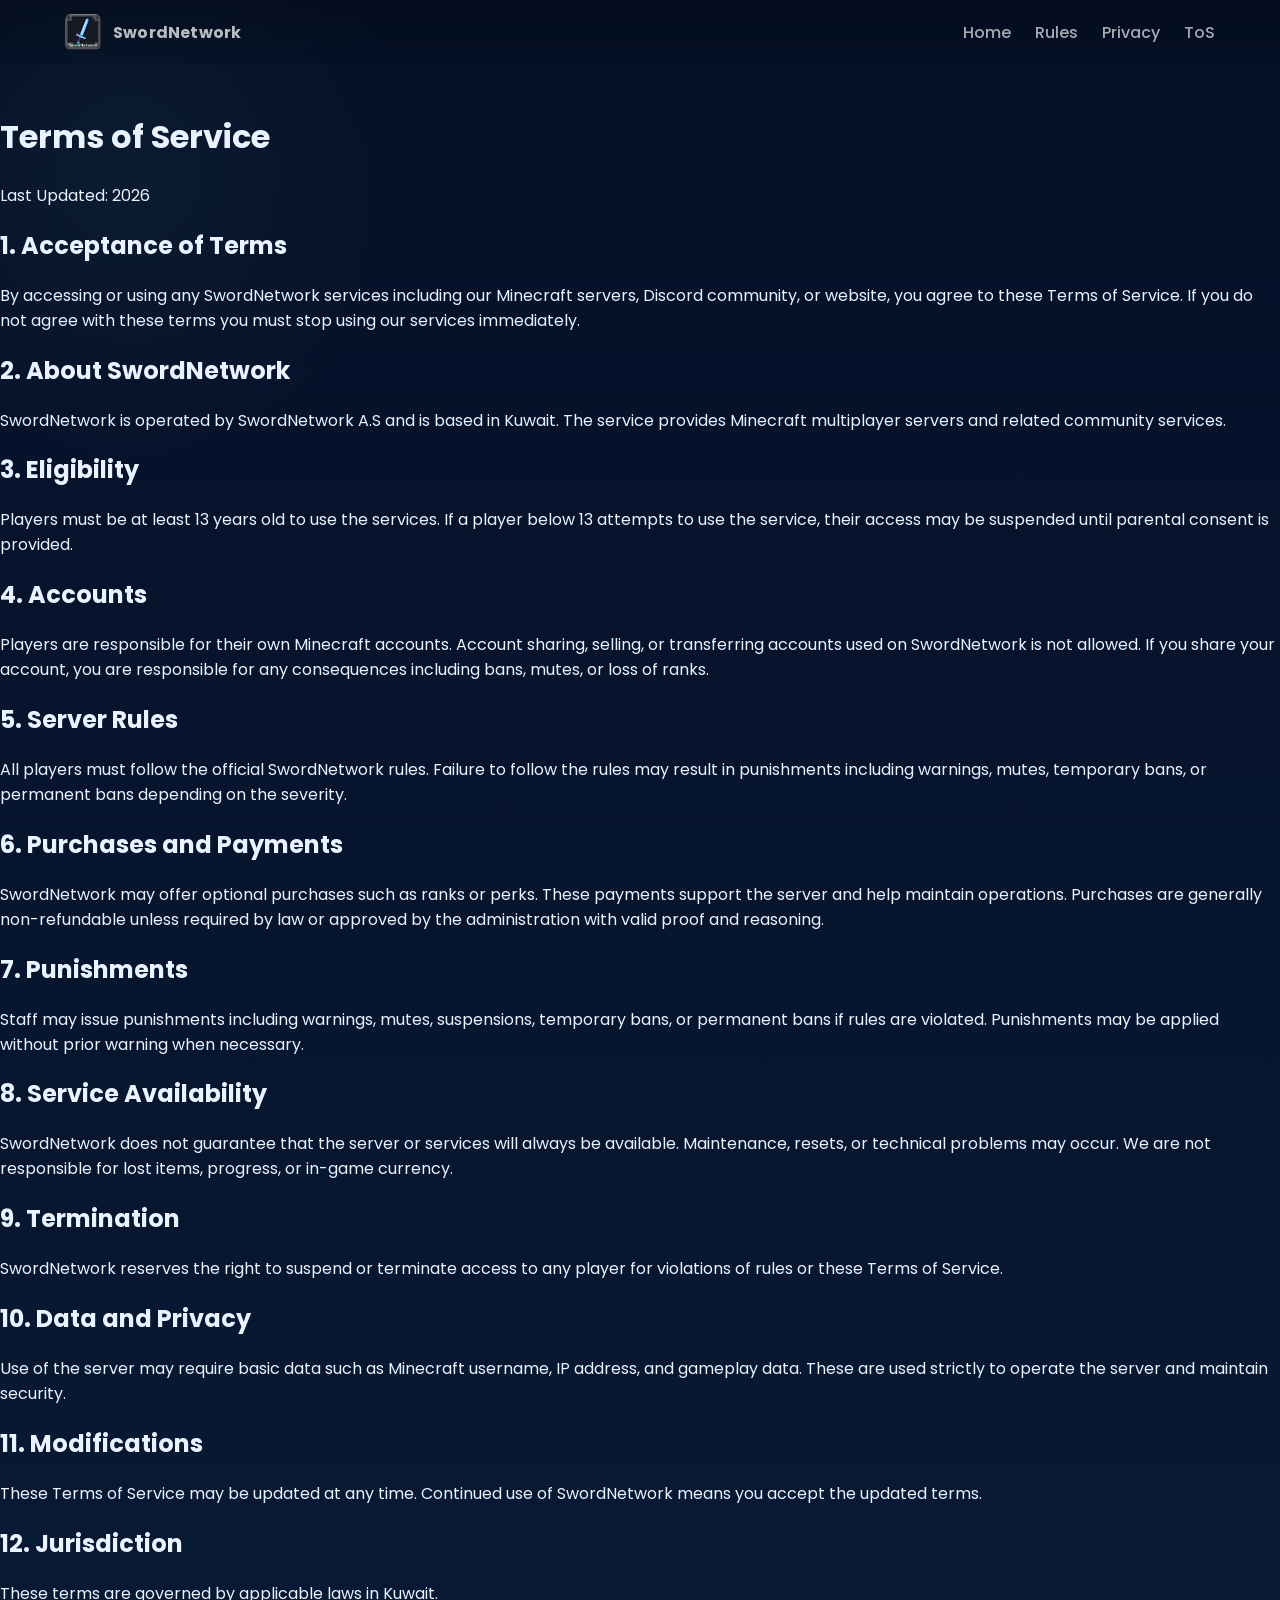
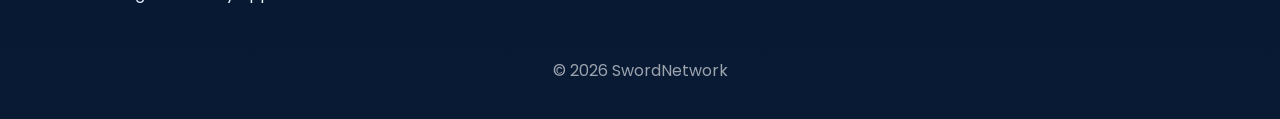
==== index.html @ 512830bb "Update index.html" ====
<!DOCTYPE html>
<html lang="en">
<head>

<meta charset="UTF-8">
<meta name="viewport" content="width=device-width, initial-scale=1.0">

<title>SwordNetwork • Terms of Service</title>

<link href="https://fonts.googleapis.com/css2?family=Poppins:wght@300;400;600;700&display=swap" rel="stylesheet">
<link rel="stylesheet" href="style.css">

</head>

<body>

<canvas id="stars"></canvas>

<header class="nav">
<div class="nav-inner">

<div class="brand">
<img src="server-icon.png" class="logo-img">
<span class="brand-name">SwordNetwork</span>
</div>

<nav class="links">
<a href="index.html">Home</a>
<a href="rules.html">Rules</a>
<a href="privacy.html">Privacy</a>
<a href="tos.html">ToS</a>
</nav>

</div>
</header>


<main class="legal">

<h1>Terms of Service</h1>

<p>Last Updated: 2026</p>

<h2>1. Acceptance of Terms</h2>
<p>
By accessing or using any SwordNetwork services including our Minecraft servers,
Discord community, or website, you agree to these Terms of Service.
If you do not agree with these terms you must stop using our services immediately.
</p>

<h2>2. About SwordNetwork</h2>
<p>
SwordNetwork is operated by SwordNetwork A.S and is based in Kuwait.
The service provides Minecraft multiplayer servers and related community services.
</p>

<h2>3. Eligibility</h2>
<p>
Players must be at least 13 years old to use the services.
If a player below 13 attempts to use the service, their access may be suspended
until parental consent is provided.
</p>

<h2>4. Accounts</h2>
<p>
Players are responsible for their own Minecraft accounts.
Account sharing, selling, or transferring accounts used on SwordNetwork
is not allowed.
If you share your account, you are responsible for any consequences including
bans, mutes, or loss of ranks.
</p>

<h2>5. Server Rules</h2>
<p>
All players must follow the official SwordNetwork rules.
Failure to follow the rules may result in punishments including warnings,
mutes, temporary bans, or permanent bans depending on the severity.
</p>

<h2>6. Purchases and Payments</h2>
<p>
SwordNetwork may offer optional purchases such as ranks or perks.
These payments support the server and help maintain operations.
Purchases are generally non-refundable unless required by law or approved
by the administration with valid proof and reasoning.
</p>

<h2>7. Punishments</h2>
<p>
Staff may issue punishments including warnings, mutes, suspensions,
temporary bans, or permanent bans if rules are violated.
Punishments may be applied without prior warning when necessary.
</p>

<h2>8. Service Availability</h2>
<p>
SwordNetwork does not guarantee that the server or services will always
be available. Maintenance, resets, or technical problems may occur.
We are not responsible for lost items, progress, or in-game currency.
</p>

<h2>9. Termination</h2>
<p>
SwordNetwork reserves the right to suspend or terminate access
to any player for violations of rules or these Terms of Service.
</p>

<h2>10. Data and Privacy</h2>
<p>
Use of the server may require basic data such as Minecraft username,
IP address, and gameplay data. These are used strictly to operate
the server and maintain security.
</p>

<h2>11. Modifications</h2>
<p>
These Terms of Service may be updated at any time.
Continued use of SwordNetwork means you accept the updated terms.
</p>

<h2>12. Jurisdiction</h2>
<p>
These terms are governed by applicable laws in Kuwait.
</p>

</main>


<footer class="site-footer">
© 2026 SwordNetwork
</footer>

</body>
</html>
---- style.css ----
/* Clean unified styling for SwordNetwork site */

/* Basics */
:root{
  --bg-1:#051028;   /* deep blue */
  --bg-2:#081a34;   /* subtle gradient mid */
  --accent:#56b7ff; /* cyan accent */
  --violet:#6a5cff; /* join button */
  --discord:#5865F2;
  --muted:rgba(255,255,255,0.72);
  --glass: rgba(255,255,255,0.03);
  --card: rgba(255,255,255,0.04);
}

*{box-sizing:border-box}
html{scroll-behavior:smooth}
body{
  margin:0;
  font-family:"Poppins",system-ui,Arial,Helvetica,sans-serif;
  background: radial-gradient(circle at 10% 10%, rgba(12,30,50,0.78), transparent 15%),
              linear-gradient(180deg,var(--bg-1),var(--bg-2));
  color:#eaf1ff;
  -webkit-font-smoothing:antialiased;
  -moz-osx-font-smoothing:grayscale;
  min-height:100vh;
  overflow-x:hidden;
}

/* Canvas sits behind everything */
#stars{position:fixed; inset:0; z-index:-2;}

/* NAVBAR */
.nav{
  position:fixed;
  top:0; left:0; right:0;
  z-index:40;
  padding:14px 22px;
  background: linear-gradient(180deg, rgba(3,8,12,0.35), rgba(3,8,12,0.12));
  backdrop-filter: blur(6px);
  border-bottom: 1px solid rgba(255,255,255,0.02);
}
.nav-inner{
  max-width:1150px;
  margin:0 auto;
  display:flex;
  align-items:center;
  justify-content:space-between;
}
.brand{display:flex;align-items:center;gap:12px}
.logo-img{width:36px;height:36px;border-radius:6px;object-fit:cover}
.brand-name{font-weight:700;letter-spacing:0.2px;color:var(--muted)}
.links a{
  color:var(--muted);
  text-decoration:none;
  margin-left:20px;
  font-weight:500;
  opacity:0.9;
  transition:color .18s, transform .18s;
}
.links a:hover{color:var(--accent); transform:translateY(-2px)}

/* HERO */
main{padding-top:92px} /* keep content visible under navbar */
.hero{
  padding:96px 22px 36px;
  text-align:center;
  position:relative;
  max-width:1150px;
  margin:0 auto;
}
.title{
  font-size:56px;
  line-height:1;
  margin:0;
  font-weight:700;
  color:rgba(255,255,255,0.92);
  text-shadow: 0 6px 40px rgba(20,40,80,0.25);
}
.subtitle{
  margin-top:12px;
  color:var(--muted);
  font-size:16px;
}

/* CTA row */
.cta-row{margin-top:28px; display:flex; gap:12px; justify-content:center; align-items:center; flex-wrap:wrap}
.btn{
  display:inline-block;
  border:0;
  cursor:pointer;
  padding:10px 18px;
  border-radius:10px;
  font-weight:600;
  text-decoration:none;
  transition: transform .18s, box-shadow .18s;
  user-select:none;
}
.btn-join{
  background: linear-gradient(135deg,var(--violet),#8e74ff);
  color:white;
  box-shadow:0 8px 26px rgba(106,92,255,0.12);
}
.btn-join:hover{transform:translateY(-4px); box-shadow:0 14px 36px rgba(106,92,255,0.18)}
.btn-discord{background:var(--discord); color:white}
.btn-discord:hover{transform:translateY(-4px); box-shadow:0 12px 30px rgba(88,101,242,0.16)}
.btn-ip{background:transparent; border:1px solid rgba(255,255,255,0.06); color:var(--muted); padding:9px 14px}
.btn-ip:hover{transform:translateY(-3px); border-color:rgba(86,183,255,0.16)}

/* Server IP */
.server-ip{margin-top:16px;color:rgba(255,255,255,0.72); font-weight:500}

/* CARDS */
.cards{
  display:flex;
  gap:28px;
  justify-content:center;
  align-items:stretch;
  padding:48px 20px 80px;
  max-width:1150px;
  margin:0 auto;
  flex-wrap:wrap;
}
.card{
  width:280px;
  background:var(--card);
  border-radius:12px;
  padding:26px;
  transition:transform .28s, box-shadow .28s, background .28s;
  transform: translateY(8px);
  opacity:0;
  will-change:transform,opacity;
  box-shadow: 0 8px 20px rgba(3,8,15,0.35);
}
.card.in-view{transform:translateY(0); opacity:1}
.card:hover{transform:translateY(-8px); background: rgba(255,255,255,0.055); box-shadow:0 18px 50px rgba(3,8,15,0.6)}
.card h3{color:var(--accent); margin:0 0 10px}
.card p{color:rgba(235,245,255,0.85); margin:0}

/* FOOTER */
.site-footer{padding:36px 20px;text-align:center;color:rgba(255,255,255,0.6)}

/* POPUP (overlay + sliding box) */
.overlay{
  position:fixed; inset:0;
  background:rgba(2,6,10,0.5);
  display:flex; align-items:flex-end; justify-content:center;
  pointer-events:none; opacity:0; transition:opacity .28s ease;
  z-index:80;
}
.overlay.visible{pointer-events:auto; opacity:1}
.popup{
  width:440px; max-width:94%;
  background:linear-gradient(180deg, rgba(18,18,20,0.98), rgba(12,12,14,0.98));
  border-radius:14px 14px 8px 8px;
  padding:28px 22px 28px;
  transform: translateY(110%);
  transition: transform .38s cubic-bezier(.2,.9,.2,1), box-shadow .2s;
  box-shadow: 0 12px 40px rgba(5,8,12,0.65);
  position:relative;
  max-height:80vh;
  overflow:auto; /* prevents text clipping */
}
.overlay.visible .popup{ transform: translateY(0) }

/* popup content */
.popup h2{margin:0 0 6px; font-size:22px; color:white; text-align:center}
.popup-desc{color:rgba(230,235,245,0.85); text-align:center; margin:6px 0 14px}
.popup-close{
  position:absolute; right:14px; top:10px;
  background:none; border:0; color:rgba(255,255,255,0.7);
  font-size:18px; cursor:pointer;
}

/* large discord button inside popup */
.btn-discord-large{
  display:inline-block; margin:12px auto 0;
  padding:12px 20px; border-radius:10px; background:var(--discord); color:white;
  text-decoration:none; font-weight:600;
}
.btn-discord-large:hover{transform:translateY(-4px); box-shadow:0 18px 40px rgba(88,101,242,0.18)}

/* Responsive */
@media (max-width:880px){
  .title{font-size:40px}
  .cards{gap:18px}
  .card{width:100%; max-width:420px}
  .nav-inner{padding:0 10px}
}
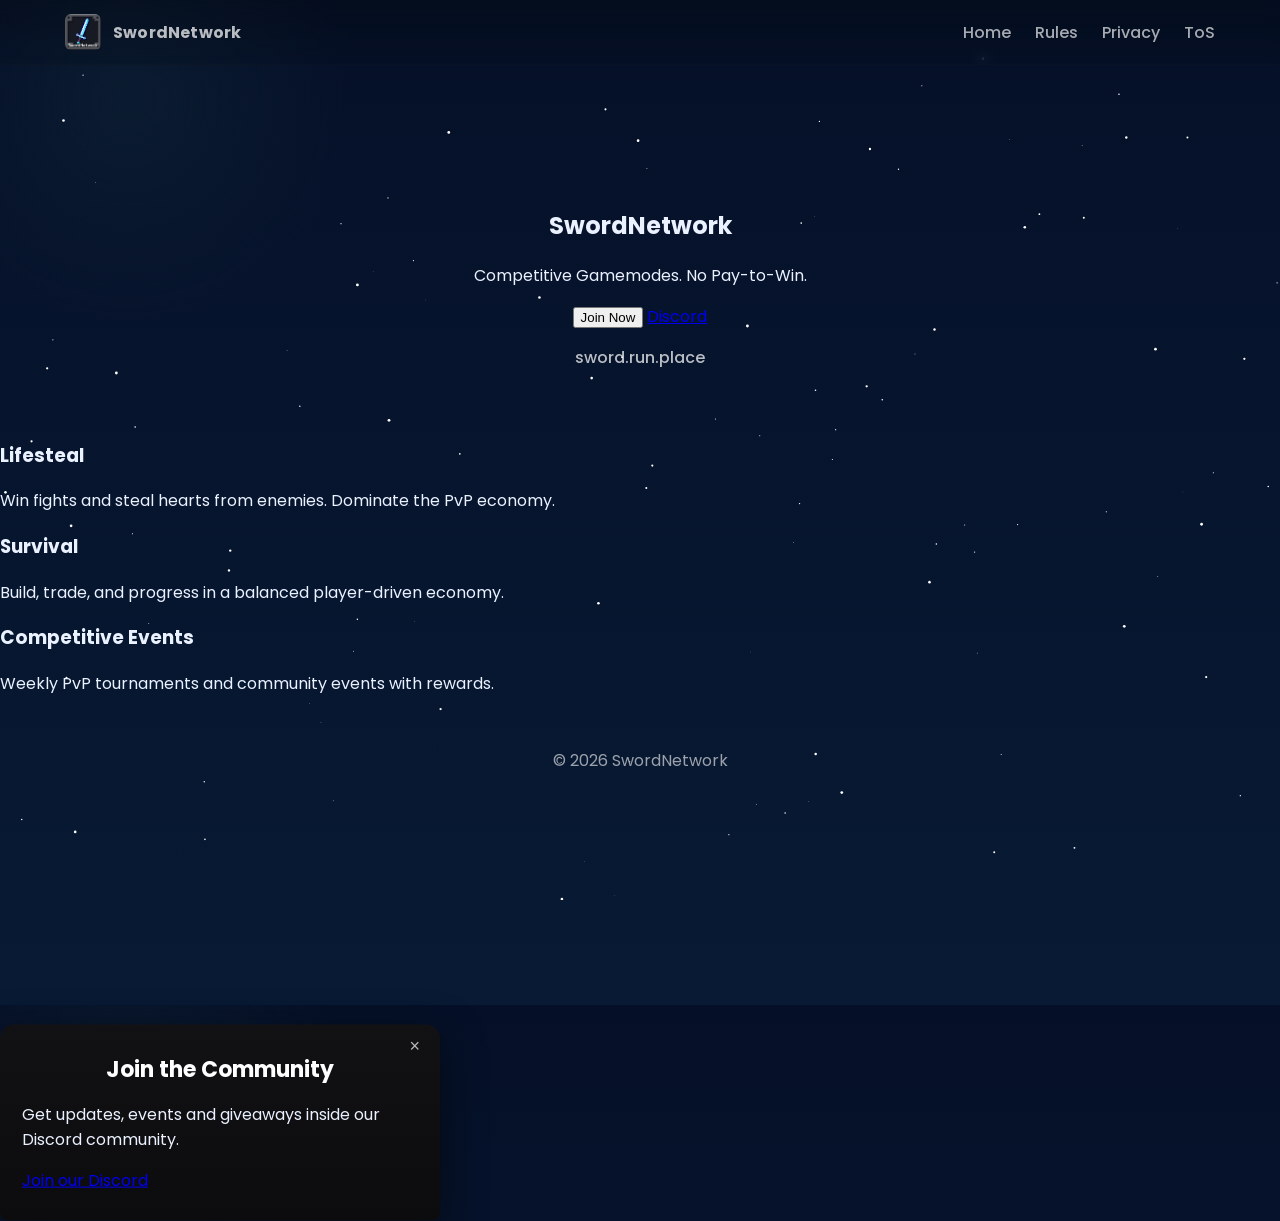
==== commit 05a27f3a: "Update index.html" ====
--- a/index.html
+++ b/index.html
@@ -1,134 +1,232 @@
 <!DOCTYPE html>
 <html lang="en">
+
 <head>
 
 <meta charset="UTF-8">
 <meta name="viewport" content="width=device-width, initial-scale=1.0">
 
-<title>SwordNetwork • Terms of Service</title>
-
-<link href="https://fonts.googleapis.com/css2?family=Poppins:wght@300;400;600;700&display=swap" rel="stylesheet">
+<title>SwordNetwork</title>
+
+<link rel="preconnect" href="https://fonts.googleapis.com">
+<link rel="preconnect" href="https://fonts.gstatic.com" crossorigin>
+
+<link href="https://fonts.googleapis.com/css2?family=Poppins:wght@300;400;500;600;700&display=swap" rel="stylesheet">
+
 <link rel="stylesheet" href="style.css">
 
 </head>
 
+
 <body>
 
 <canvas id="stars"></canvas>
 
+
 <header class="nav">
+
 <div class="nav-inner">
 
 <div class="brand">
-<img src="server-icon.png" class="logo-img">
+
+<img src="server-icon.png" class="logo-img" alt="SwordNetwork Logo">
+
 <span class="brand-name">SwordNetwork</span>
+
 </div>
 
 <nav class="links">
+
 <a href="index.html">Home</a>
 <a href="rules.html">Rules</a>
 <a href="privacy.html">Privacy</a>
 <a href="tos.html">ToS</a>
+
 </nav>
 
 </div>
+
 </header>
 
 
-<main class="legal">
-
-<h1>Terms of Service</h1>
-
-<p>Last Updated: 2026</p>
-
-<h2>1. Acceptance of Terms</h2>
-<p>
-By accessing or using any SwordNetwork services including our Minecraft servers,
-Discord community, or website, you agree to these Terms of Service.
-If you do not agree with these terms you must stop using our services immediately.
-</p>
-
-<h2>2. About SwordNetwork</h2>
-<p>
-SwordNetwork is operated by SwordNetwork A.S and is based in Kuwait.
-The service provides Minecraft multiplayer servers and related community services.
-</p>
-
-<h2>3. Eligibility</h2>
-<p>
-Players must be at least 13 years old to use the services.
-If a player below 13 attempts to use the service, their access may be suspended
-until parental consent is provided.
-</p>
-
-<h2>4. Accounts</h2>
-<p>
-Players are responsible for their own Minecraft accounts.
-Account sharing, selling, or transferring accounts used on SwordNetwork
-is not allowed.
-If you share your account, you are responsible for any consequences including
-bans, mutes, or loss of ranks.
-</p>
-
-<h2>5. Server Rules</h2>
-<p>
-All players must follow the official SwordNetwork rules.
-Failure to follow the rules may result in punishments including warnings,
-mutes, temporary bans, or permanent bans depending on the severity.
-</p>
-
-<h2>6. Purchases and Payments</h2>
-<p>
-SwordNetwork may offer optional purchases such as ranks or perks.
-These payments support the server and help maintain operations.
-Purchases are generally non-refundable unless required by law or approved
-by the administration with valid proof and reasoning.
-</p>
-
-<h2>7. Punishments</h2>
-<p>
-Staff may issue punishments including warnings, mutes, suspensions,
-temporary bans, or permanent bans if rules are violated.
-Punishments may be applied without prior warning when necessary.
-</p>
-
-<h2>8. Service Availability</h2>
-<p>
-SwordNetwork does not guarantee that the server or services will always
-be available. Maintenance, resets, or technical problems may occur.
-We are not responsible for lost items, progress, or in-game currency.
-</p>
-
-<h2>9. Termination</h2>
-<p>
-SwordNetwork reserves the right to suspend or terminate access
-to any player for violations of rules or these Terms of Service.
-</p>
-
-<h2>10. Data and Privacy</h2>
-<p>
-Use of the server may require basic data such as Minecraft username,
-IP address, and gameplay data. These are used strictly to operate
-the server and maintain security.
-</p>
-
-<h2>11. Modifications</h2>
-<p>
-These Terms of Service may be updated at any time.
-Continued use of SwordNetwork means you accept the updated terms.
-</p>
-
-<h2>12. Jurisdiction</h2>
-<p>
-These terms are governed by applicable laws in Kuwait.
-</p>
+
+<main>
+
+<section class="hero">
+
+<h1 class="hero-title">SwordNetwork</h1>
+
+<p class="hero-subtitle">
+Competitive Gamemodes. No Pay-to-Win.
+</p>
+
+<div class="hero-buttons">
+
+<button id="joinButton" class="btn-primary">
+Join Now
+</button>
+
+<a href="https://discord.gg/" target="_blank" class="btn-secondary">
+Discord
+</a>
+
+</div>
+
+<p class="server-ip">
+sword.run.place
+</p>
+
+</section>
+
+
+
+<section class="gamemodes">
+
+<div class="mode-card">
+
+<h3>Lifesteal</h3>
+
+<p>
+Win fights and steal hearts from enemies.
+Dominate the PvP economy.
+</p>
+
+</div>
+
+<div class="mode-card">
+
+<h3>Survival</h3>
+
+<p>
+Build, trade, and progress in a balanced
+player-driven economy.
+</p>
+
+</div>
+
+<div class="mode-card">
+
+<h3>Competitive Events</h3>
+
+<p>
+Weekly PvP tournaments and community
+events with rewards.
+</p>
+
+</div>
+
+</section>
 
 </main>
 
 
+
 <footer class="site-footer">
+
 © 2026 SwordNetwork
+
 </footer>
+
+
+
+<div id="joinPopup" class="popup">
+
+<div class="popup-box">
+
+<button id="closePopup" class="popup-close">
+×
+</button>
+
+<h2>Join the Community</h2>
+
+<p>
+Get updates, events and giveaways
+inside our Discord community.
+</p>
+
+<a href="https://discord.gg/" target="_blank" class="btn-primary">
+Join our Discord
+</a>
+
+</div>
+
+</div>
+
+
+
+<script>
+
+const popup = document.getElementById("joinPopup");
+const openBtn = document.getElementById("joinButton");
+const closeBtn = document.getElementById("closePopup");
+
+openBtn.onclick = () => {
+popup.style.display = "flex";
+};
+
+closeBtn.onclick = () => {
+popup.style.display = "none";
+};
+
+window.onclick = (e) => {
+if (e.target === popup) {
+popup.style.display = "none";
+}
+};
+
+</script>
+
+
+
+<script>
+
+const canvas = document.getElementById("stars");
+const ctx = canvas.getContext("2d");
+
+canvas.width = window.innerWidth;
+canvas.height = window.innerHeight;
+
+let stars = [];
+
+for (let i = 0; i < 120; i++) {
+
+stars.push({
+x: Math.random() * canvas.width,
+y: Math.random() * canvas.height,
+r: Math.random() * 1.5,
+});
+
+}
+
+function drawStars() {
+
+ctx.clearRect(0,0,canvas.width,canvas.height);
+
+ctx.fillStyle = "white";
+
+stars.forEach(star => {
+
+ctx.beginPath();
+ctx.arc(star.x, star.y, star.r, 0, Math.PI*2);
+ctx.fill();
+
+});
+
+requestAnimationFrame(drawStars);
+
+}
+
+drawStars();
+
+window.onresize = () => {
+
+canvas.width = window.innerWidth;
+canvas.height = window.innerHeight;
+
+};
+
+</script>
+
 
 </body>
 </html>
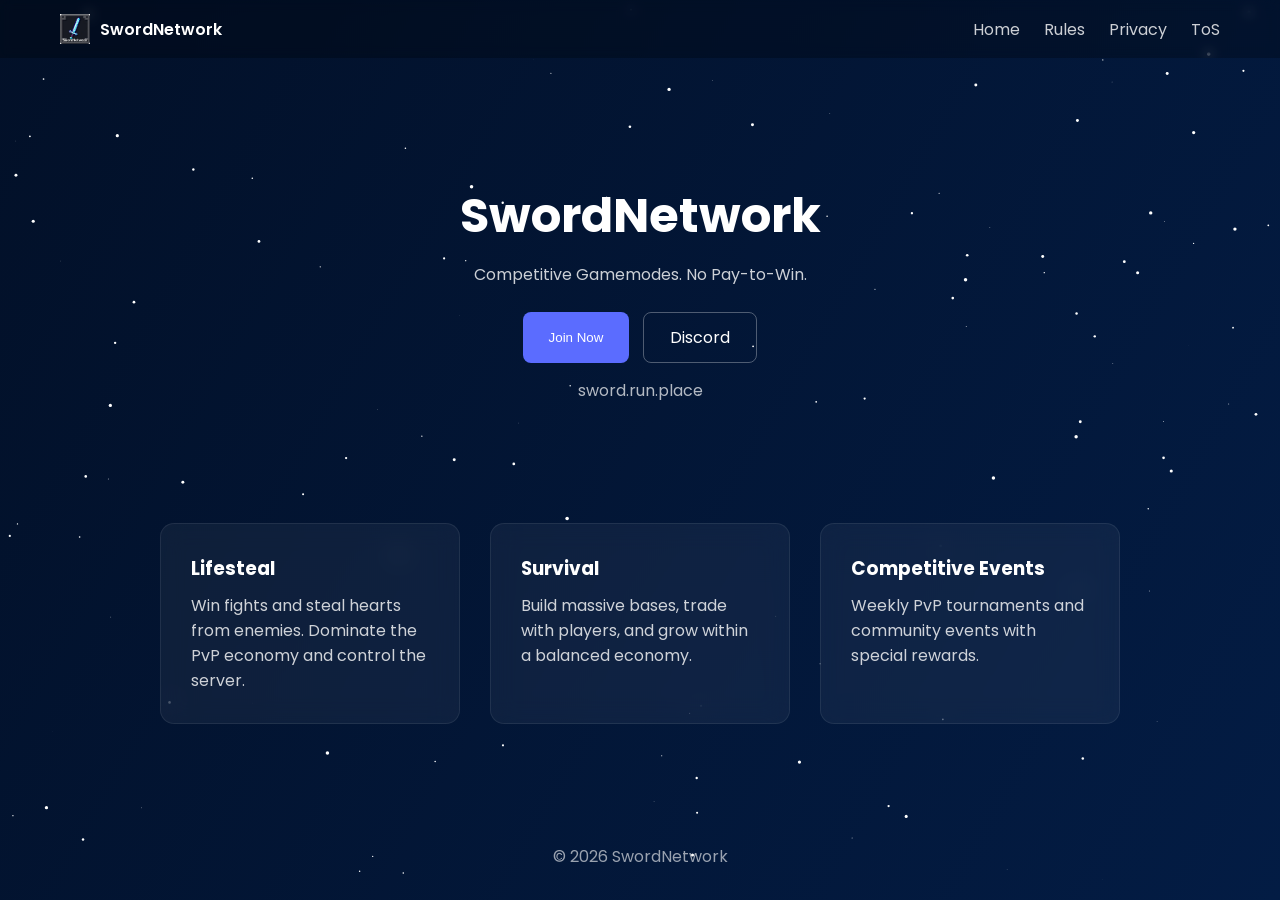
==== commit cfbd408c: "Update index.html" ====
--- a/index.html
+++ b/index.html
@@ -17,38 +17,29 @@
 
 </head>
 
-
 <body>
 
 <canvas id="stars"></canvas>
 
-
-<header class="nav">
+<header class="nav" id="navbar">
 
 <div class="nav-inner">
 
 <div class="brand">
-
 <img src="server-icon.png" class="logo-img" alt="SwordNetwork Logo">
-
 <span class="brand-name">SwordNetwork</span>
-
 </div>
 
 <nav class="links">
-
 <a href="index.html">Home</a>
 <a href="rules.html">Rules</a>
 <a href="privacy.html">Privacy</a>
 <a href="tos.html">ToS</a>
-
 </nav>
 
 </div>
 
 </header>
-
-
 
 <main>
 
@@ -72,70 +63,51 @@
 
 </div>
 
-<p class="server-ip">
+<p class="server-ip" id="copyIP">
 sword.run.place
 </p>
 
 </section>
 
-
-
 <section class="gamemodes">
 
 <div class="mode-card">
-
 <h3>Lifesteal</h3>
-
 <p>
 Win fights and steal hearts from enemies.
-Dominate the PvP economy.
-</p>
-
+Dominate the PvP economy and control the server.
+</p>
 </div>
 
 <div class="mode-card">
-
 <h3>Survival</h3>
-
-<p>
-Build, trade, and progress in a balanced
-player-driven economy.
-</p>
-
+<p>
+Build massive bases, trade with players,
+and grow within a balanced economy.
+</p>
 </div>
 
 <div class="mode-card">
-
 <h3>Competitive Events</h3>
-
 <p>
 Weekly PvP tournaments and community
-events with rewards.
-</p>
-
+events with special rewards.
+</p>
 </div>
 
 </section>
 
 </main>
 
-
-
 <footer class="site-footer">
-
 © 2026 SwordNetwork
-
 </footer>
 
-
-
 <div id="joinPopup" class="popup">
 
 <div class="popup-box">
 
-<button id="closePopup" class="popup-close">
-×
-</button>
+<button id="closePopup" class="popup-close">×</button>
 
 <h2>Join the Community</h2>
 
@@ -152,8 +124,6 @@
 
 </div>
 
-
-
 <script>
 
 const popup = document.getElementById("joinPopup");
@@ -176,7 +146,39 @@
 
 </script>
 
-
+<script>
+
+const ip = document.getElementById("copyIP");
+
+ip.onclick = () => {
+
+navigator.clipboard.writeText("sword.run.place");
+
+ip.innerText = "Copied IP!";
+
+setTimeout(() => {
+ip.innerText = "sword.run.place";
+},2000);
+
+};
+
+</script>
+
+<script>
+
+const navbar = document.getElementById("navbar");
+
+window.addEventListener("scroll", () => {
+
+if(window.scrollY > 20){
+navbar.style.background = "rgba(0,0,0,0.45)";
+}else{
+navbar.style.background = "rgba(0,0,0,0.25)";
+}
+
+});
+
+</script>
 
 <script>
 
@@ -188,28 +190,36 @@
 
 let stars = [];
 
-for (let i = 0; i < 120; i++) {
+for(let i=0;i<140;i++){
 
 stars.push({
-x: Math.random() * canvas.width,
-y: Math.random() * canvas.height,
-r: Math.random() * 1.5,
-});
-
-}
-
-function drawStars() {
+x:Math.random()*canvas.width,
+y:Math.random()*canvas.height,
+size:Math.random()*1.8,
+speed:Math.random()*0.2
+});
+
+}
+
+function drawStars(){
 
 ctx.clearRect(0,0,canvas.width,canvas.height);
 
-ctx.fillStyle = "white";
-
-stars.forEach(star => {
+ctx.fillStyle="white";
+
+stars.forEach(star=>{
 
 ctx.beginPath();
-ctx.arc(star.x, star.y, star.r, 0, Math.PI*2);
+ctx.arc(star.x,star.y,star.size,0,Math.PI*2);
 ctx.fill();
 
+star.y += star.speed;
+
+if(star.y > canvas.height){
+star.y = 0;
+star.x = Math.random()*canvas.width;
+}
+
 });
 
 requestAnimationFrame(drawStars);
@@ -218,15 +228,14 @@
 
 drawStars();
 
-window.onresize = () => {
+window.addEventListener("resize",()=>{
 
 canvas.width = window.innerWidth;
 canvas.height = window.innerHeight;
 
-};
-
-</script>
-
+});
+
+</script>
 
 </body>
 </html>
--- a/style.css
+++ b/style.css
@@ -1,188 +1,266 @@
-/* Clean unified styling for SwordNetwork site */
-
-/* Basics */
-:root{
-  --bg-1:#051028;   /* deep blue */
-  --bg-2:#081a34;   /* subtle gradient mid */
-  --accent:#56b7ff; /* cyan accent */
-  --violet:#6a5cff; /* join button */
-  --discord:#5865F2;
-  --muted:rgba(255,255,255,0.72);
-  --glass: rgba(255,255,255,0.03);
-  --card: rgba(255,255,255,0.04);
-}
-
-*{box-sizing:border-box}
-html{scroll-behavior:smooth}
+/* Reset */
+
+*{
+margin:0;
+padding:0;
+box-sizing:border-box;
+}
+
 body{
-  margin:0;
-  font-family:"Poppins",system-ui,Arial,Helvetica,sans-serif;
-  background: radial-gradient(circle at 10% 10%, rgba(12,30,50,0.78), transparent 15%),
-              linear-gradient(180deg,var(--bg-1),var(--bg-2));
-  color:#eaf1ff;
-  -webkit-font-smoothing:antialiased;
-  -moz-osx-font-smoothing:grayscale;
-  min-height:100vh;
-  overflow-x:hidden;
-}
-
-/* Canvas sits behind everything */
-#stars{position:fixed; inset:0; z-index:-2;}
-
-/* NAVBAR */
+font-family:'Poppins',sans-serif;
+color:white;
+background:linear-gradient(120deg,#021028,#031c44);
+min-height:100vh;
+overflow-x:hidden;
+}
+
+/* Star canvas */
+
+#stars{
+position:fixed;
+top:0;
+left:0;
+width:100%;
+height:100%;
+z-index:0;
+}
+
+/* Navbar */
+
 .nav{
-  position:fixed;
-  top:0; left:0; right:0;
-  z-index:40;
-  padding:14px 22px;
-  background: linear-gradient(180deg, rgba(3,8,12,0.35), rgba(3,8,12,0.12));
-  backdrop-filter: blur(6px);
-  border-bottom: 1px solid rgba(255,255,255,0.02);
-}
+position:fixed;
+top:0;
+width:100%;
+z-index:10;
+background:rgba(0,0,0,0.25);
+backdrop-filter:blur(6px);
+}
+
 .nav-inner{
-  max-width:1150px;
-  margin:0 auto;
-  display:flex;
-  align-items:center;
-  justify-content:space-between;
-}
-.brand{display:flex;align-items:center;gap:12px}
-.logo-img{width:36px;height:36px;border-radius:6px;object-fit:cover}
-.brand-name{font-weight:700;letter-spacing:0.2px;color:var(--muted)}
+max-width:1200px;
+margin:auto;
+display:flex;
+justify-content:space-between;
+align-items:center;
+padding:14px 20px;
+}
+
+.brand{
+display:flex;
+align-items:center;
+gap:10px;
+}
+
+.logo-img{
+height:30px;
+}
+
+.brand-name{
+font-weight:600;
+}
+
 .links a{
-  color:var(--muted);
-  text-decoration:none;
-  margin-left:20px;
-  font-weight:500;
-  opacity:0.9;
-  transition:color .18s, transform .18s;
-}
-.links a:hover{color:var(--accent); transform:translateY(-2px)}
-
-/* HERO */
-main{padding-top:92px} /* keep content visible under navbar */
+color:white;
+text-decoration:none;
+margin-left:20px;
+opacity:.8;
+transition:.2s;
+}
+
+.links a:hover{
+opacity:1;
+}
+
+/* Main layout */
+
+main{
+position:relative;
+z-index:1;
+}
+
+/* Hero */
+
 .hero{
-  padding:96px 22px 36px;
-  text-align:center;
-  position:relative;
-  max-width:1150px;
-  margin:0 auto;
-}
-.title{
-  font-size:56px;
-  line-height:1;
-  margin:0;
-  font-weight:700;
-  color:rgba(255,255,255,0.92);
-  text-shadow: 0 6px 40px rgba(20,40,80,0.25);
-}
-.subtitle{
-  margin-top:12px;
-  color:var(--muted);
-  font-size:16px;
-}
-
-/* CTA row */
-.cta-row{margin-top:28px; display:flex; gap:12px; justify-content:center; align-items:center; flex-wrap:wrap}
-.btn{
-  display:inline-block;
-  border:0;
-  cursor:pointer;
-  padding:10px 18px;
-  border-radius:10px;
-  font-weight:600;
-  text-decoration:none;
-  transition: transform .18s, box-shadow .18s;
-  user-select:none;
-}
-.btn-join{
-  background: linear-gradient(135deg,var(--violet),#8e74ff);
-  color:white;
-  box-shadow:0 8px 26px rgba(106,92,255,0.12);
-}
-.btn-join:hover{transform:translateY(-4px); box-shadow:0 14px 36px rgba(106,92,255,0.18)}
-.btn-discord{background:var(--discord); color:white}
-.btn-discord:hover{transform:translateY(-4px); box-shadow:0 12px 30px rgba(88,101,242,0.16)}
-.btn-ip{background:transparent; border:1px solid rgba(255,255,255,0.06); color:var(--muted); padding:9px 14px}
-.btn-ip:hover{transform:translateY(-3px); border-color:rgba(86,183,255,0.16)}
-
-/* Server IP */
-.server-ip{margin-top:16px;color:rgba(255,255,255,0.72); font-weight:500}
-
-/* CARDS */
-.cards{
-  display:flex;
-  gap:28px;
-  justify-content:center;
-  align-items:stretch;
-  padding:48px 20px 80px;
-  max-width:1150px;
-  margin:0 auto;
-  flex-wrap:wrap;
-}
-.card{
-  width:280px;
-  background:var(--card);
-  border-radius:12px;
-  padding:26px;
-  transition:transform .28s, box-shadow .28s, background .28s;
-  transform: translateY(8px);
-  opacity:0;
-  will-change:transform,opacity;
-  box-shadow: 0 8px 20px rgba(3,8,15,0.35);
-}
-.card.in-view{transform:translateY(0); opacity:1}
-.card:hover{transform:translateY(-8px); background: rgba(255,255,255,0.055); box-shadow:0 18px 50px rgba(3,8,15,0.6)}
-.card h3{color:var(--accent); margin:0 0 10px}
-.card p{color:rgba(235,245,255,0.85); margin:0}
-
-/* FOOTER */
-.site-footer{padding:36px 20px;text-align:center;color:rgba(255,255,255,0.6)}
-
-/* POPUP (overlay + sliding box) */
-.overlay{
-  position:fixed; inset:0;
-  background:rgba(2,6,10,0.5);
-  display:flex; align-items:flex-end; justify-content:center;
-  pointer-events:none; opacity:0; transition:opacity .28s ease;
-  z-index:80;
-}
-.overlay.visible{pointer-events:auto; opacity:1}
+text-align:center;
+padding-top:180px;
+padding-bottom:120px;
+}
+
+.hero-title{
+font-size:48px;
+font-weight:700;
+margin-bottom:10px;
+}
+
+.hero-subtitle{
+opacity:.8;
+margin-bottom:25px;
+}
+
+.hero-buttons{
+display:flex;
+gap:14px;
+justify-content:center;
+margin-bottom:15px;
+}
+
+/* Buttons */
+
+.btn-primary{
+background:#5b6cff;
+border:none;
+padding:12px 26px;
+border-radius:8px;
+color:white;
+cursor:pointer;
+font-weight:500;
+transition:.2s;
+}
+
+.btn-primary:hover{
+transform:translateY(-2px);
+box-shadow:0 6px 20px rgba(91,108,255,.4);
+}
+
+.btn-secondary{
+border:1px solid rgba(255,255,255,.3);
+padding:12px 26px;
+border-radius:8px;
+text-decoration:none;
+color:white;
+}
+
+.server-ip{
+margin-top:10px;
+opacity:.7;
+}
+
+/* Gamemode cards */
+
+.gamemodes{
+display:grid;
+grid-template-columns:repeat(auto-fit,minmax(260px,1fr));
+gap:30px;
+max-width:1000px;
+margin:auto;
+padding-bottom:120px;
+padding-left:20px;
+padding-right:20px;
+}
+
+.mode-card{
+background:rgba(255,255,255,.05);
+backdrop-filter:blur(10px);
+padding:30px;
+border-radius:12px;
+border:1px solid rgba(255,255,255,.08);
+transition:.25s;
+}
+
+.mode-card:hover{
+transform:translateY(-6px);
+border-color:rgba(255,255,255,.2);
+}
+
+.mode-card h3{
+margin-bottom:10px;
+}
+
+.mode-card p{
+opacity:.8;
+}
+
+/* Legal pages */
+
+.legal{
+max-width:900px;
+margin:auto;
+padding-top:140px;
+padding-bottom:100px;
+padding-left:20px;
+padding-right:20px;
+}
+
+.legal h1{
+margin-bottom:25px;
+}
+
+.legal h2{
+margin-top:30px;
+margin-bottom:10px;
+}
+
+.legal p{
+opacity:.85;
+line-height:1.6;
+}
+
+/* Footer */
+
+.site-footer{
+text-align:center;
+padding-bottom:30px;
+opacity:.6;
+}
+
+/* Popup */
+
 .popup{
-  width:440px; max-width:94%;
-  background:linear-gradient(180deg, rgba(18,18,20,0.98), rgba(12,12,14,0.98));
-  border-radius:14px 14px 8px 8px;
-  padding:28px 22px 28px;
-  transform: translateY(110%);
-  transition: transform .38s cubic-bezier(.2,.9,.2,1), box-shadow .2s;
-  box-shadow: 0 12px 40px rgba(5,8,12,0.65);
-  position:relative;
-  max-height:80vh;
-  overflow:auto; /* prevents text clipping */
-}
-.overlay.visible .popup{ transform: translateY(0) }
-
-/* popup content */
-.popup h2{margin:0 0 6px; font-size:22px; color:white; text-align:center}
-.popup-desc{color:rgba(230,235,245,0.85); text-align:center; margin:6px 0 14px}
+display:none;
+position:fixed;
+top:0;
+left:0;
+width:100%;
+height:100%;
+background:rgba(0,0,0,.6);
+align-items:center;
+justify-content:center;
+z-index:100;
+}
+
+.popup-box{
+background:#0c0c0c;
+padding:40px;
+border-radius:12px;
+text-align:center;
+max-width:420px;
+position:relative;
+}
+
 .popup-close{
-  position:absolute; right:14px; top:10px;
-  background:none; border:0; color:rgba(255,255,255,0.7);
-  font-size:18px; cursor:pointer;
-}
-
-/* large discord button inside popup */
-.btn-discord-large{
-  display:inline-block; margin:12px auto 0;
-  padding:12px 20px; border-radius:10px; background:var(--discord); color:white;
-  text-decoration:none; font-weight:600;
-}
-.btn-discord-large:hover{transform:translateY(-4px); box-shadow:0 18px 40px rgba(88,101,242,0.18)}
-
-/* Responsive */
-@media (max-width:880px){
-  .title{font-size:40px}
-  .cards{gap:18px}
-  .card{width:100%; max-width:420px}
-  .nav-inner{padding:0 10px}
-}
+position:absolute;
+top:10px;
+right:14px;
+border:none;
+background:none;
+color:white;
+font-size:20px;
+cursor:pointer;
+}
+.server-ip{
+margin-top:10px;
+opacity:.7;
+cursor:pointer;
+transition:.2s;
+}
+
+.server-ip:hover{
+opacity:1;
+text-shadow:0 0 10px rgba(255,255,255,.5);
+}
+
+.mode-card{
+background:rgba(255,255,255,.05);
+backdrop-filter:blur(12px);
+border-radius:14px;
+padding:30px;
+border:1px solid rgba(255,255,255,.08);
+transition:.3s;
+}
+
+.mode-card:hover{
+transform:translateY(-8px) scale(1.02);
+border-color:rgba(255,255,255,.2);
+box-shadow:0 15px 40px rgba(0,0,0,.4);
+}
+
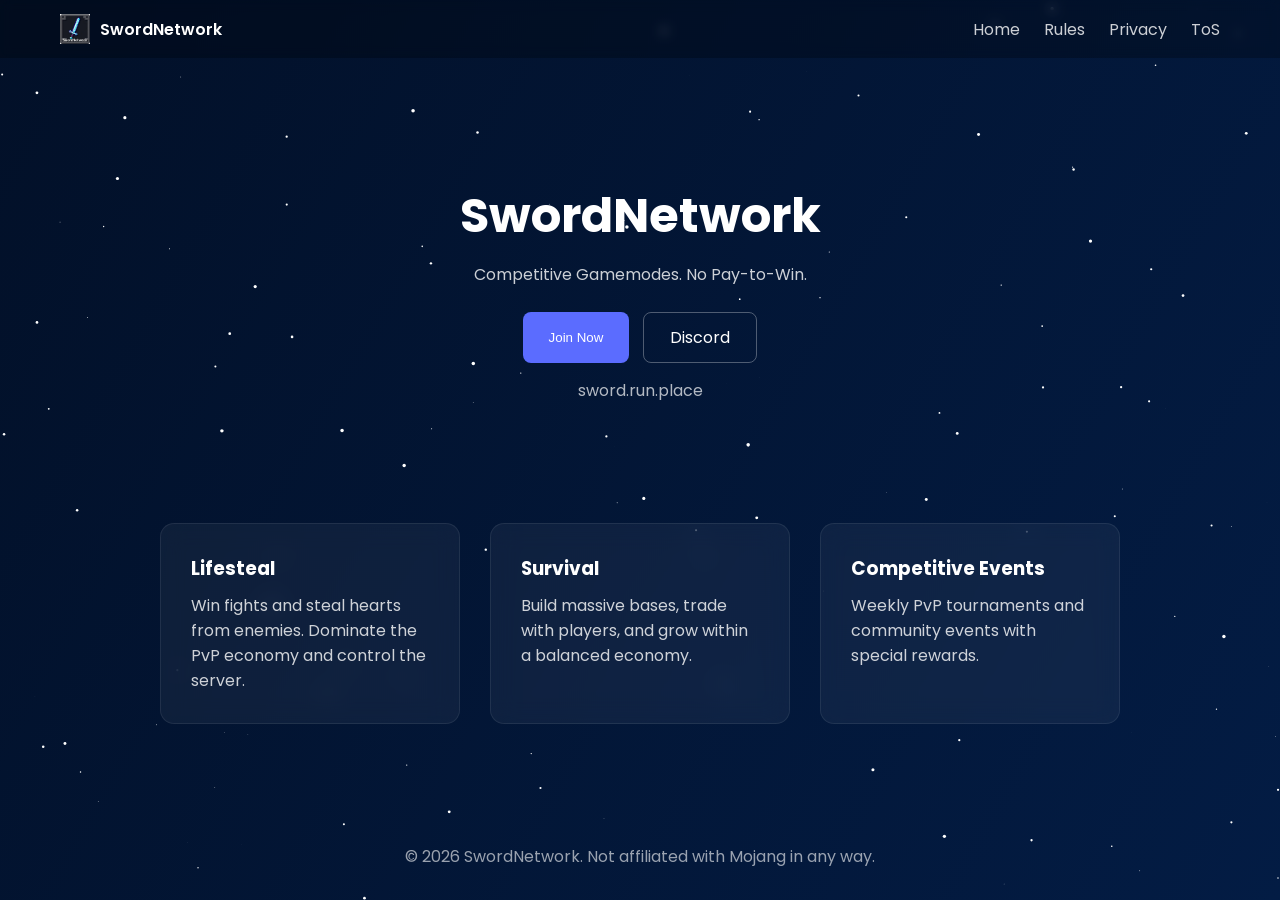
==== commit 66655b1f: "Update index.html" ====
--- a/index.html
+++ b/index.html
@@ -100,7 +100,7 @@
 </main>
 
 <footer class="site-footer">
-© 2026 SwordNetwork
+© 2026 SwordNetwork. Not affiliated with Mojang in any way.
 </footer>
 
 <div id="joinPopup" class="popup">
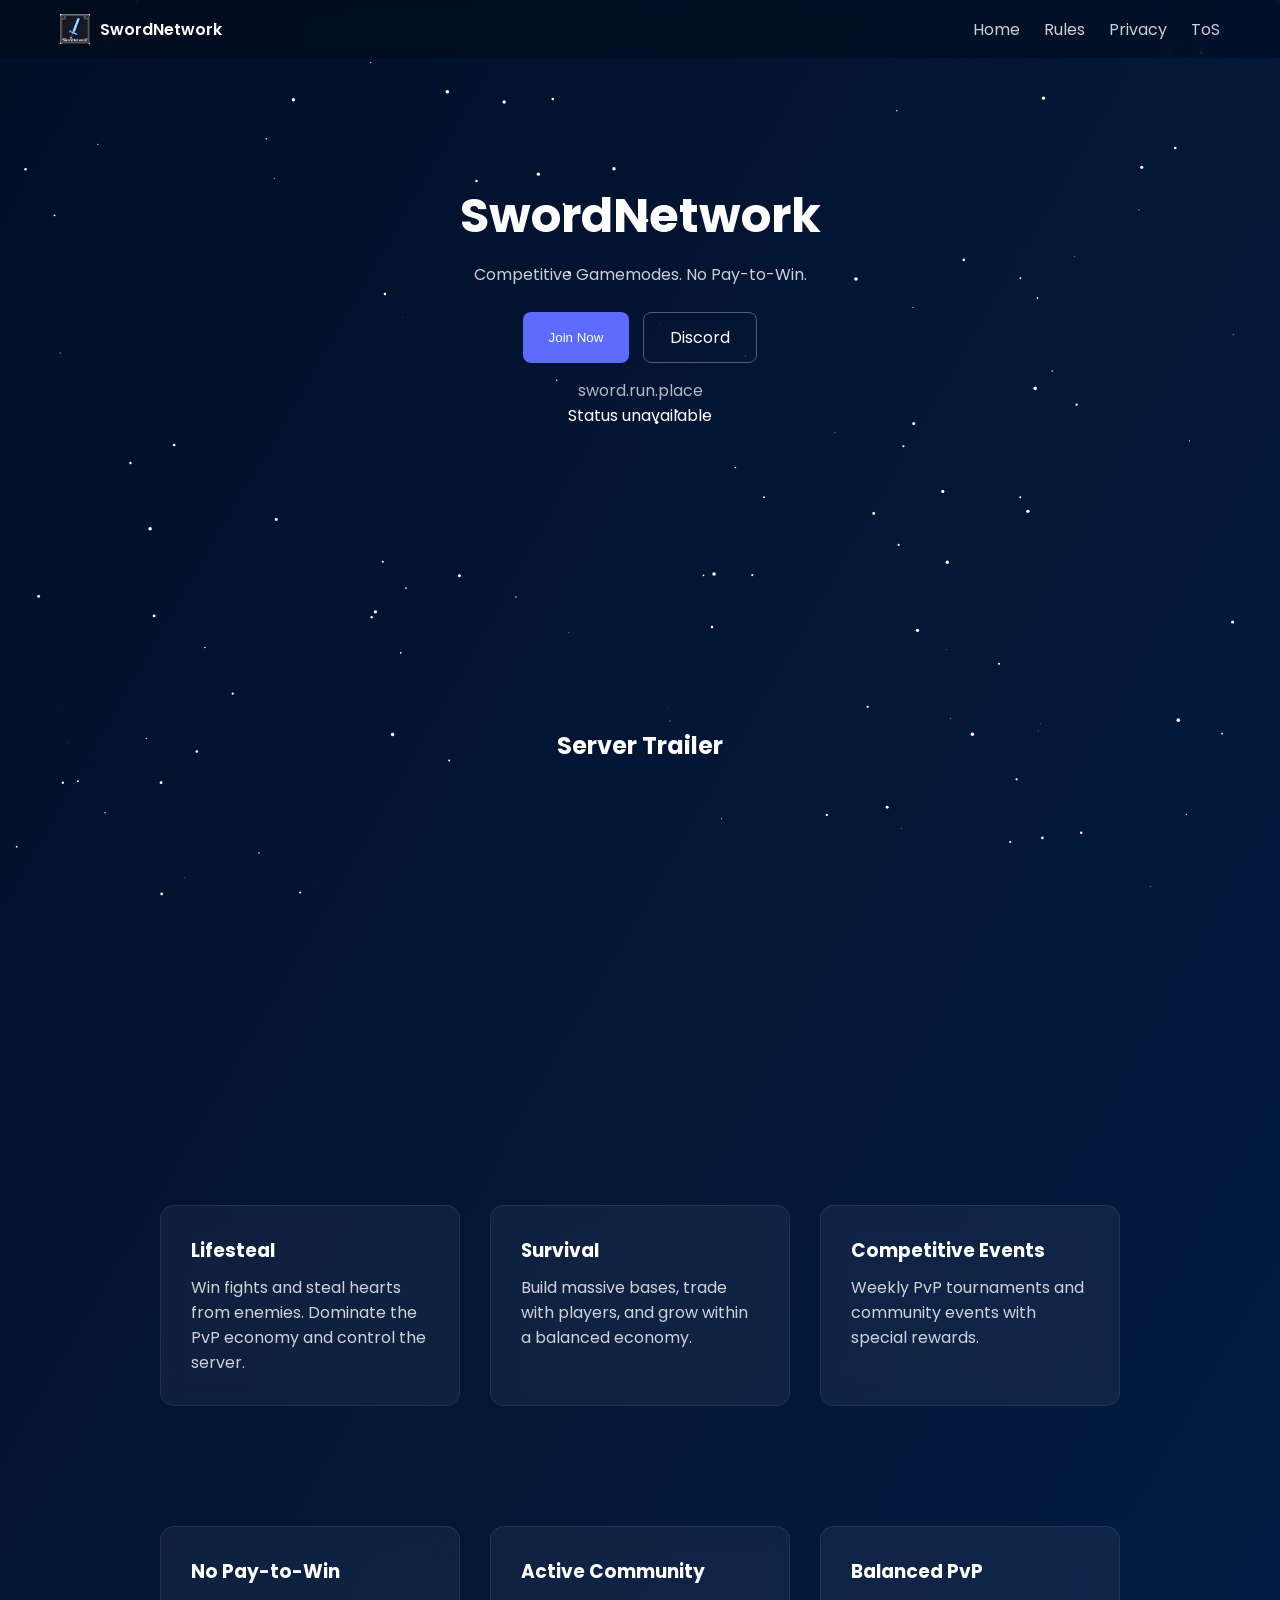
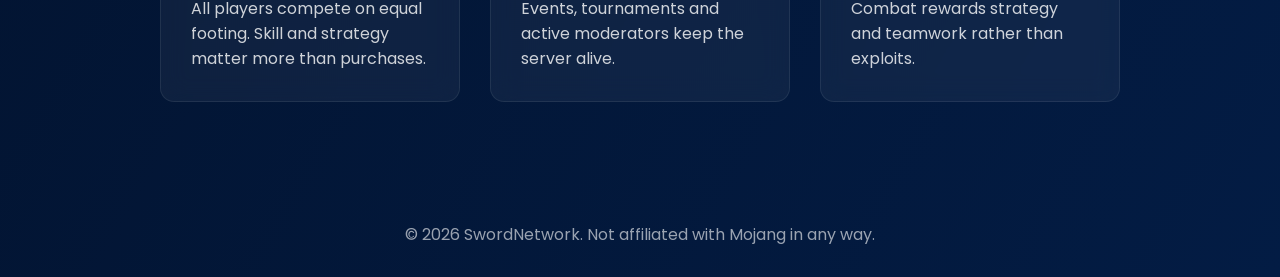
==== commit ebf71e79: "Update index.html" ====
--- a/index.html
+++ b/index.html
@@ -26,7 +26,7 @@
 <div class="nav-inner">
 
 <div class="brand">
-<img src="server-icon.png" class="logo-img" alt="SwordNetwork Logo">
+<img src="server-icon.png" class="logo-img">
 <span class="brand-name">SwordNetwork</span>
 </div>
 
@@ -63,36 +63,108 @@
 
 </div>
 
-<p class="server-ip" id="copyIP">
+<p class="server-ip">
 sword.run.place
 </p>
 
+<div class="server-status">
+<span id="statusDot"></span>
+<span id="statusText">Checking server...</span>
+</div>
+
 </section>
 
+
+<section class="hero">
+
+<h2>Server Trailer</h2>
+
+<div class="video-box">
+
+<iframe width="560" height="315"
+src="https://www.youtube.com/embed/YOUR_VIDEO_ID"
+title="SwordNetwork Trailer"
+frameborder="0"
+allowfullscreen>
+
+</iframe>
+
+</div>
+
+</section>
+
+
 <section class="gamemodes">
 
 <div class="mode-card">
+
 <h3>Lifesteal</h3>
+
 <p>
 Win fights and steal hearts from enemies.
 Dominate the PvP economy and control the server.
 </p>
-</div>
-
-<div class="mode-card">
+
+</div>
+
+<div class="mode-card">
+
 <h3>Survival</h3>
+
 <p>
 Build massive bases, trade with players,
 and grow within a balanced economy.
 </p>
-</div>
-
-<div class="mode-card">
+
+</div>
+
+<div class="mode-card">
+
 <h3>Competitive Events</h3>
+
 <p>
 Weekly PvP tournaments and community
 events with special rewards.
 </p>
+
+</div>
+
+</section>
+
+
+<section class="gamemodes">
+
+<div class="mode-card">
+
+<h3>No Pay-to-Win</h3>
+
+<p>
+All players compete on equal footing.
+Skill and strategy matter more than purchases.
+</p>
+
+</div>
+
+<div class="mode-card">
+
+<h3>Active Community</h3>
+
+<p>
+Events, tournaments and active moderators
+keep the server alive.
+</p>
+
+</div>
+
+<div class="mode-card">
+
+<h3>Balanced PvP</h3>
+
+<p>
+Combat rewards strategy and teamwork
+rather than exploits.
+</p>
+
 </div>
 
 </section>
@@ -101,28 +173,37 @@
 
 <footer class="site-footer">
 © 2026 SwordNetwork. Not affiliated with Mojang in any way.
+
 </footer>
 
+
 <div id="joinPopup" class="popup">
 
 <div class="popup-box">
 
 <button id="closePopup" class="popup-close">×</button>
 
-<h2>Join the Community</h2>
-
-<p>
-Get updates, events and giveaways
-inside our Discord community.
-</p>
-
-<a href="https://discord.gg/" target="_blank" class="btn-primary">
-Join our Discord
-</a>
-
-</div>
-
-</div>
+<h2>Join SwordNetwork</h2>
+
+<p>Add this server in Minecraft:</p>
+
+<div class="server-box">
+sword.run.place
+</div>
+
+<button id="copyButton" class="btn-primary">
+Copy IP
+</button>
+
+<p class="join-help">
+Minecraft → Multiplayer → Add Server → Paste IP
+</p>
+
+</div>
+
+</div>
+
+
 
 <script>
 
@@ -146,23 +227,73 @@
 
 </script>
 
-<script>
-
-const ip = document.getElementById("copyIP");
-
-ip.onclick = () => {
+
+
+<script>
+
+const copyBtn = document.getElementById("copyButton");
+
+copyBtn.onclick = () => {
 
 navigator.clipboard.writeText("sword.run.place");
 
-ip.innerText = "Copied IP!";
+copyBtn.innerText = "Copied!";
 
 setTimeout(() => {
-ip.innerText = "sword.run.place";
+copyBtn.innerText = "Copy IP";
 },2000);
 
 };
 
 </script>
+
+
+
+<script>
+
+async function checkServer() {
+
+try {
+
+const res = await fetch("https://api.mcsrvstat.us/2/sword.run.place");
+const data = await res.json();
+
+const text = document.getElementById("statusText");
+const dot = document.getElementById("statusDot");
+
+if(data.online){
+
+const players = data.players.online;
+
+if(players > 0){
+text.innerText = players + " players online";
+}else{
+text.innerText = "Server Idle";
+}
+
+dot.style.background = "#4cff7a";
+
+}else{
+
+text.innerText = "Server Offline";
+dot.style.background = "#ff4c4c";
+
+}
+
+} catch {
+
+document.getElementById("statusText").innerText = "Status unavailable";
+
+}
+
+}
+
+checkServer();
+setInterval(checkServer,30000);
+
+</script>
+
+
 
 <script>
 
@@ -179,6 +310,8 @@
 });
 
 </script>
+
+
 
 <script>
 
@@ -237,5 +370,6 @@
 
 </script>
 
+
 </body>
 </html>
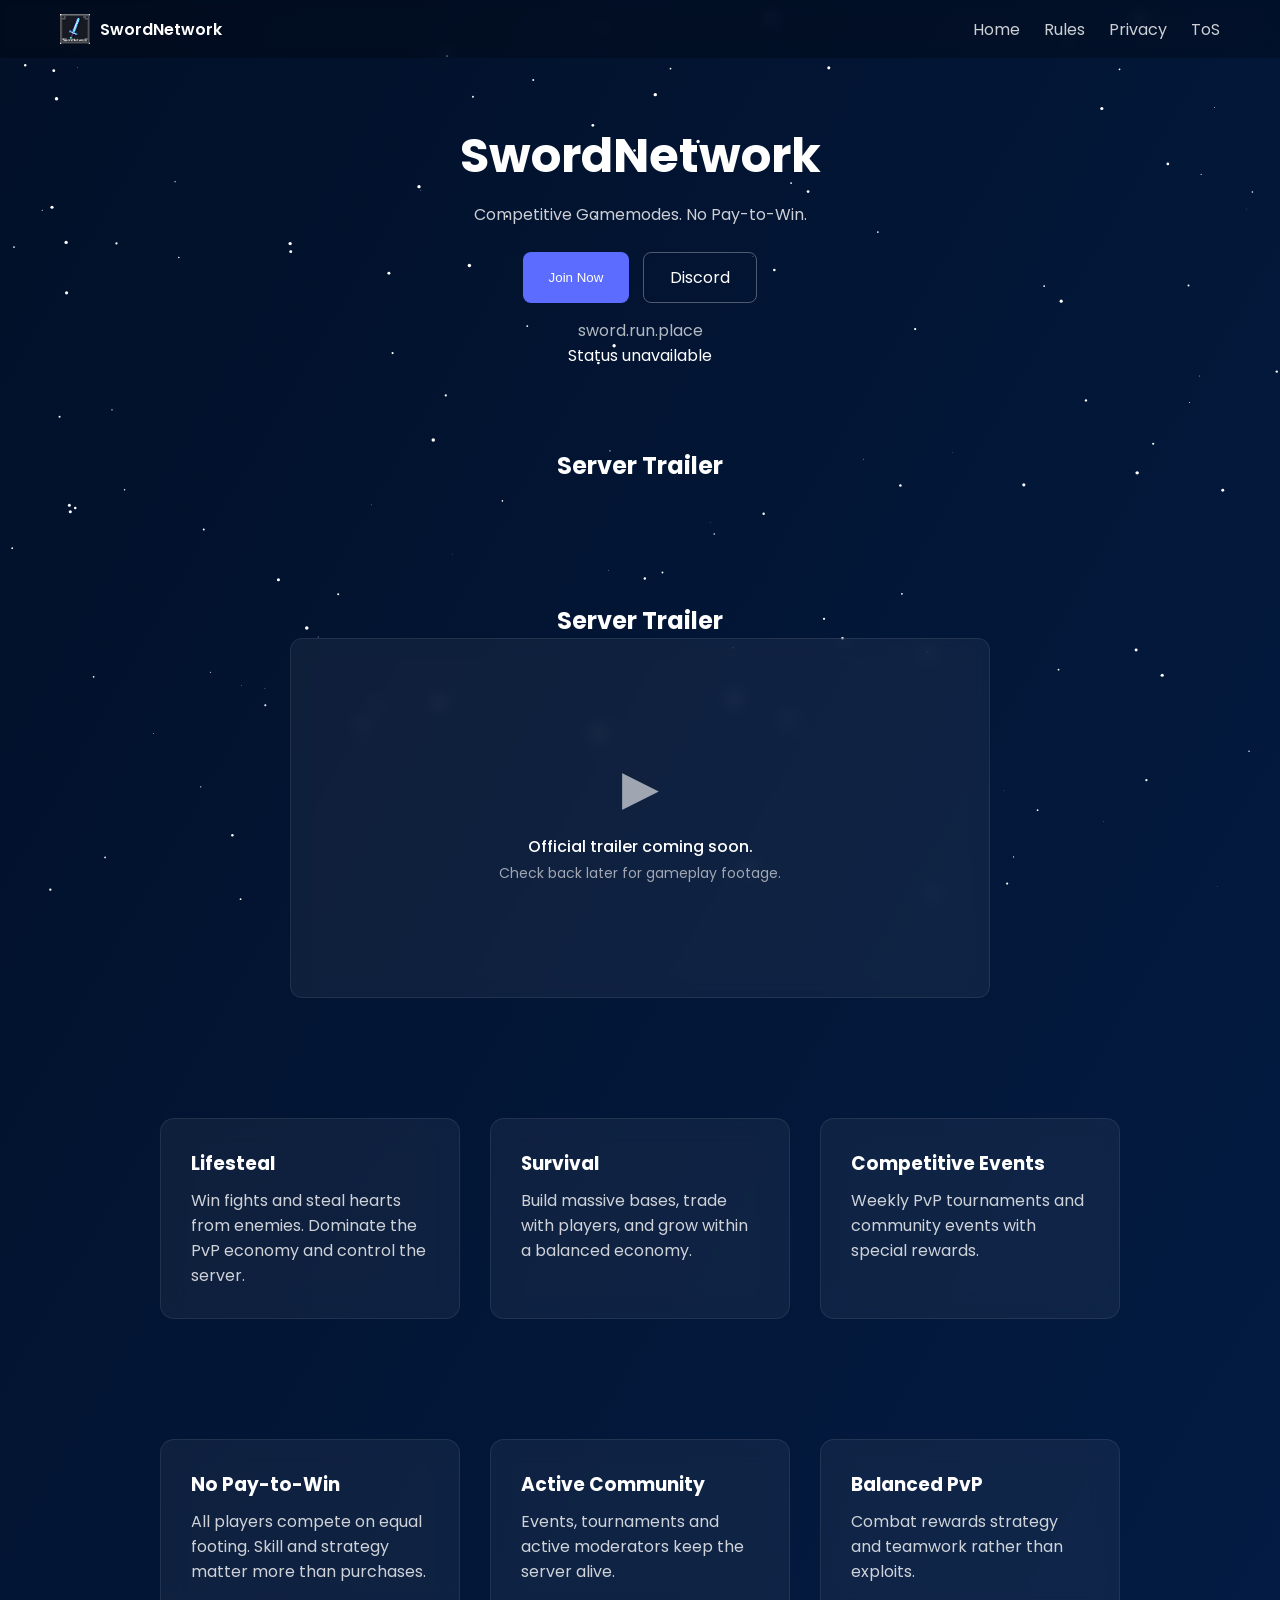
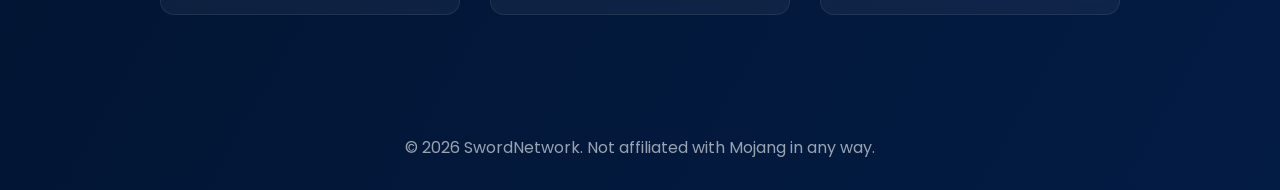
==== commit 9bb58183: "Update index.html" ====
--- a/index.html
+++ b/index.html
@@ -79,15 +79,21 @@
 
 <h2>Server Trailer</h2>
 
-<div class="video-box">
-
-<iframe width="560" height="315"
-src="https://www.youtube.com/embed/YOUR_VIDEO_ID"
-title="SwordNetwork Trailer"
-frameborder="0"
-allowfullscreen>
-
-</iframe>
+<section class="hero">
+
+<h2>Server Trailer</h2>
+
+<div class="video-placeholder">
+
+<div class="placeholder-icon">▶</div>
+
+<p>Official trailer coming soon.</p>
+
+<span>Check back later for gameplay footage.</span>
+
+</div>
+
+</section>
 
 </div>
 
--- a/style.css
+++ b/style.css
@@ -81,11 +81,12 @@
 /* Hero */
 
 .hero{
+padding:120px 20px 60px 20px;
 text-align:center;
-padding-top:180px;
-padding-bottom:120px;
-}
-
+}
+.hero + .hero{
+padding-top:20px;
+}
 .hero-title{
 font-size:48px;
 font-weight:700;
@@ -263,4 +264,46 @@
 border-color:rgba(255,255,255,.2);
 box-shadow:0 15px 40px rgba(0,0,0,.4);
 }
-
+.video-placeholder{
+
+width:700px;
+max-width:90%;
+height:360px;
+
+margin:auto;
+
+display:flex;
+flex-direction:column;
+align-items:center;
+justify-content:center;
+
+border-radius:12px;
+
+background:rgba(255,255,255,0.05);
+border:1px solid rgba(255,255,255,0.08);
+
+backdrop-filter:blur(8px);
+
+}
+
+.placeholder-icon{
+
+font-size:48px;
+opacity:.6;
+margin-bottom:10px;
+
+}
+
+.video-placeholder p{
+
+font-weight:500;
+margin-bottom:4px;
+
+}
+
+.video-placeholder span{
+
+opacity:.6;
+font-size:14px;
+
+}
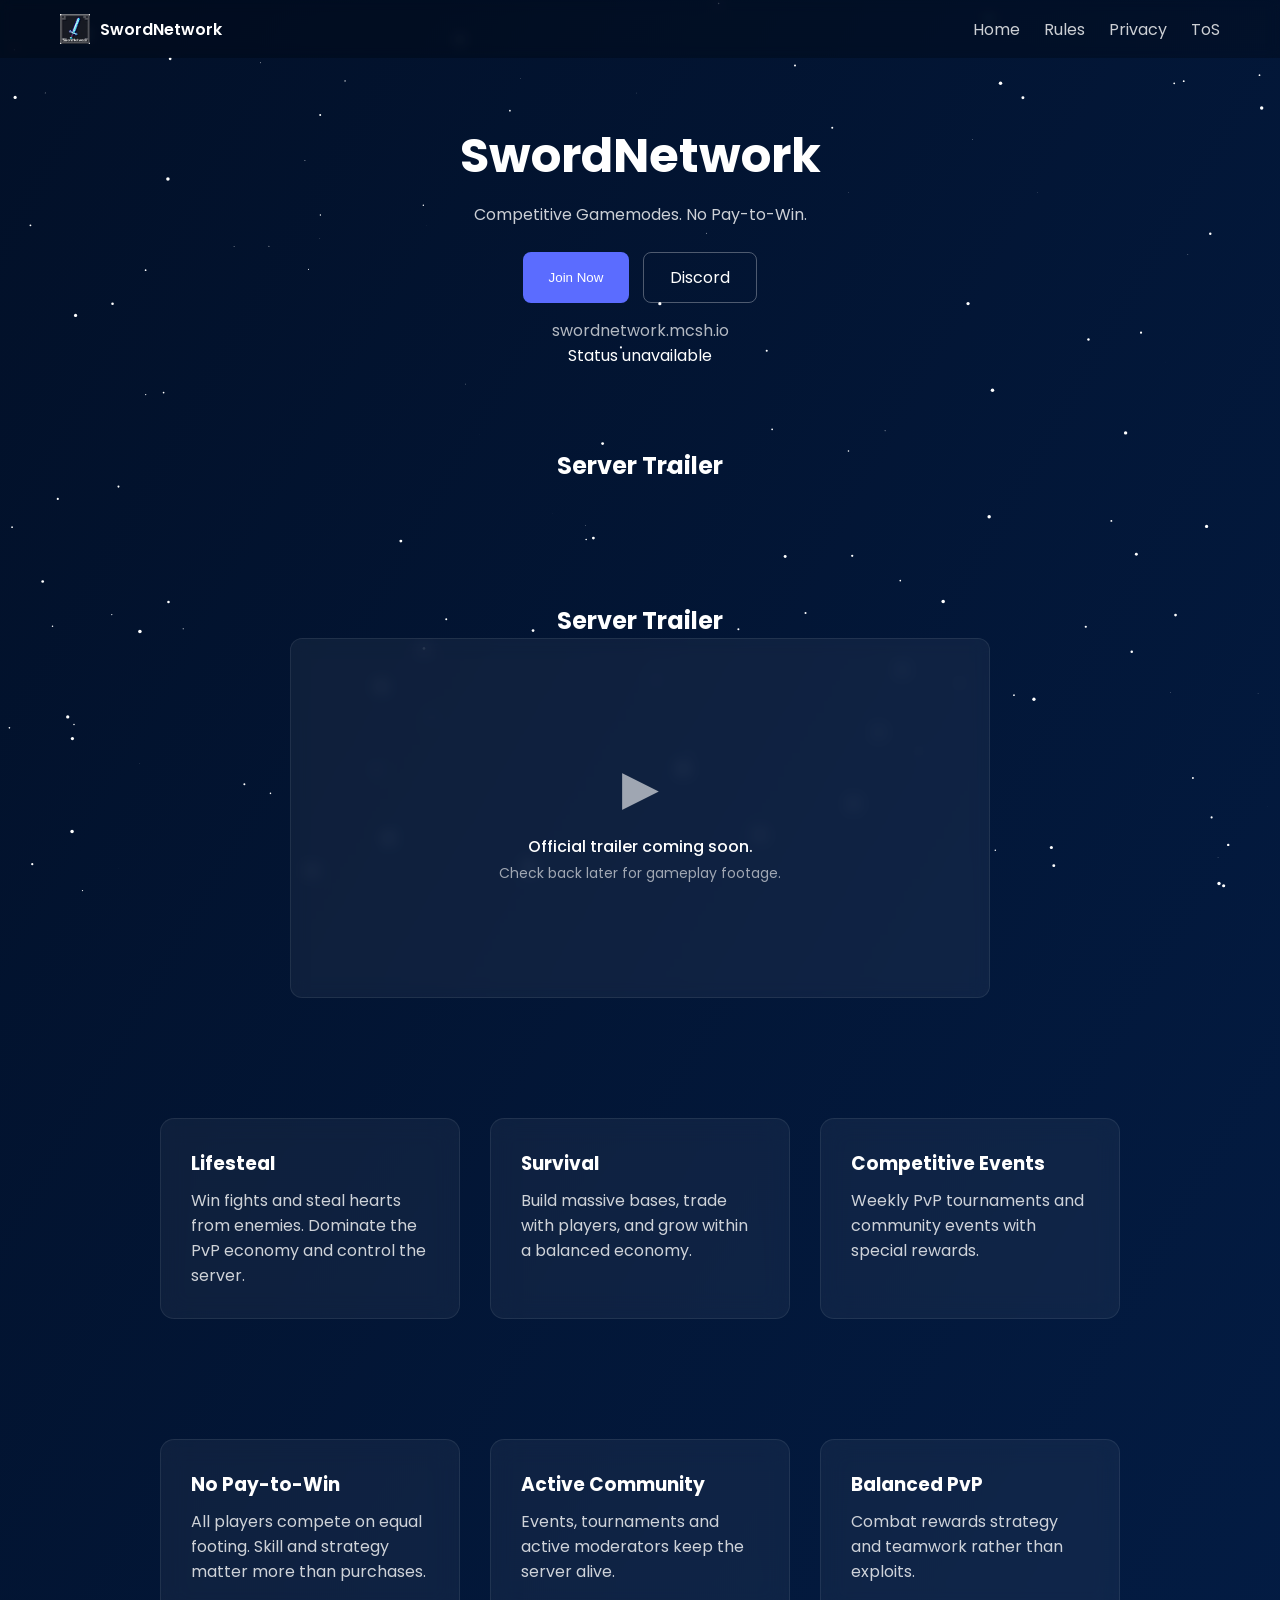
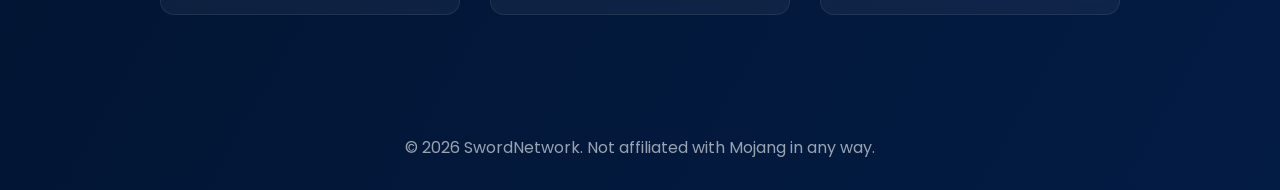
==== commit b12c3c17: "Update index.html" ====
--- a/index.html
+++ b/index.html
@@ -64,7 +64,7 @@
 </div>
 
 <p class="server-ip">
-sword.run.place
+swordnetwork.mcsh.io
 </p>
 
 <div class="server-status">
--- a/style.css
+++ b/style.css
@@ -1,3 +1,11 @@
+.btn-primary:hover,
+.btn-secondary:hover{
+
+transform:translateY(-2px);
+box-shadow:0 6px 20px rgba(120,140,255,0.35);
+
+}
+
 /* Reset */
 
 *{
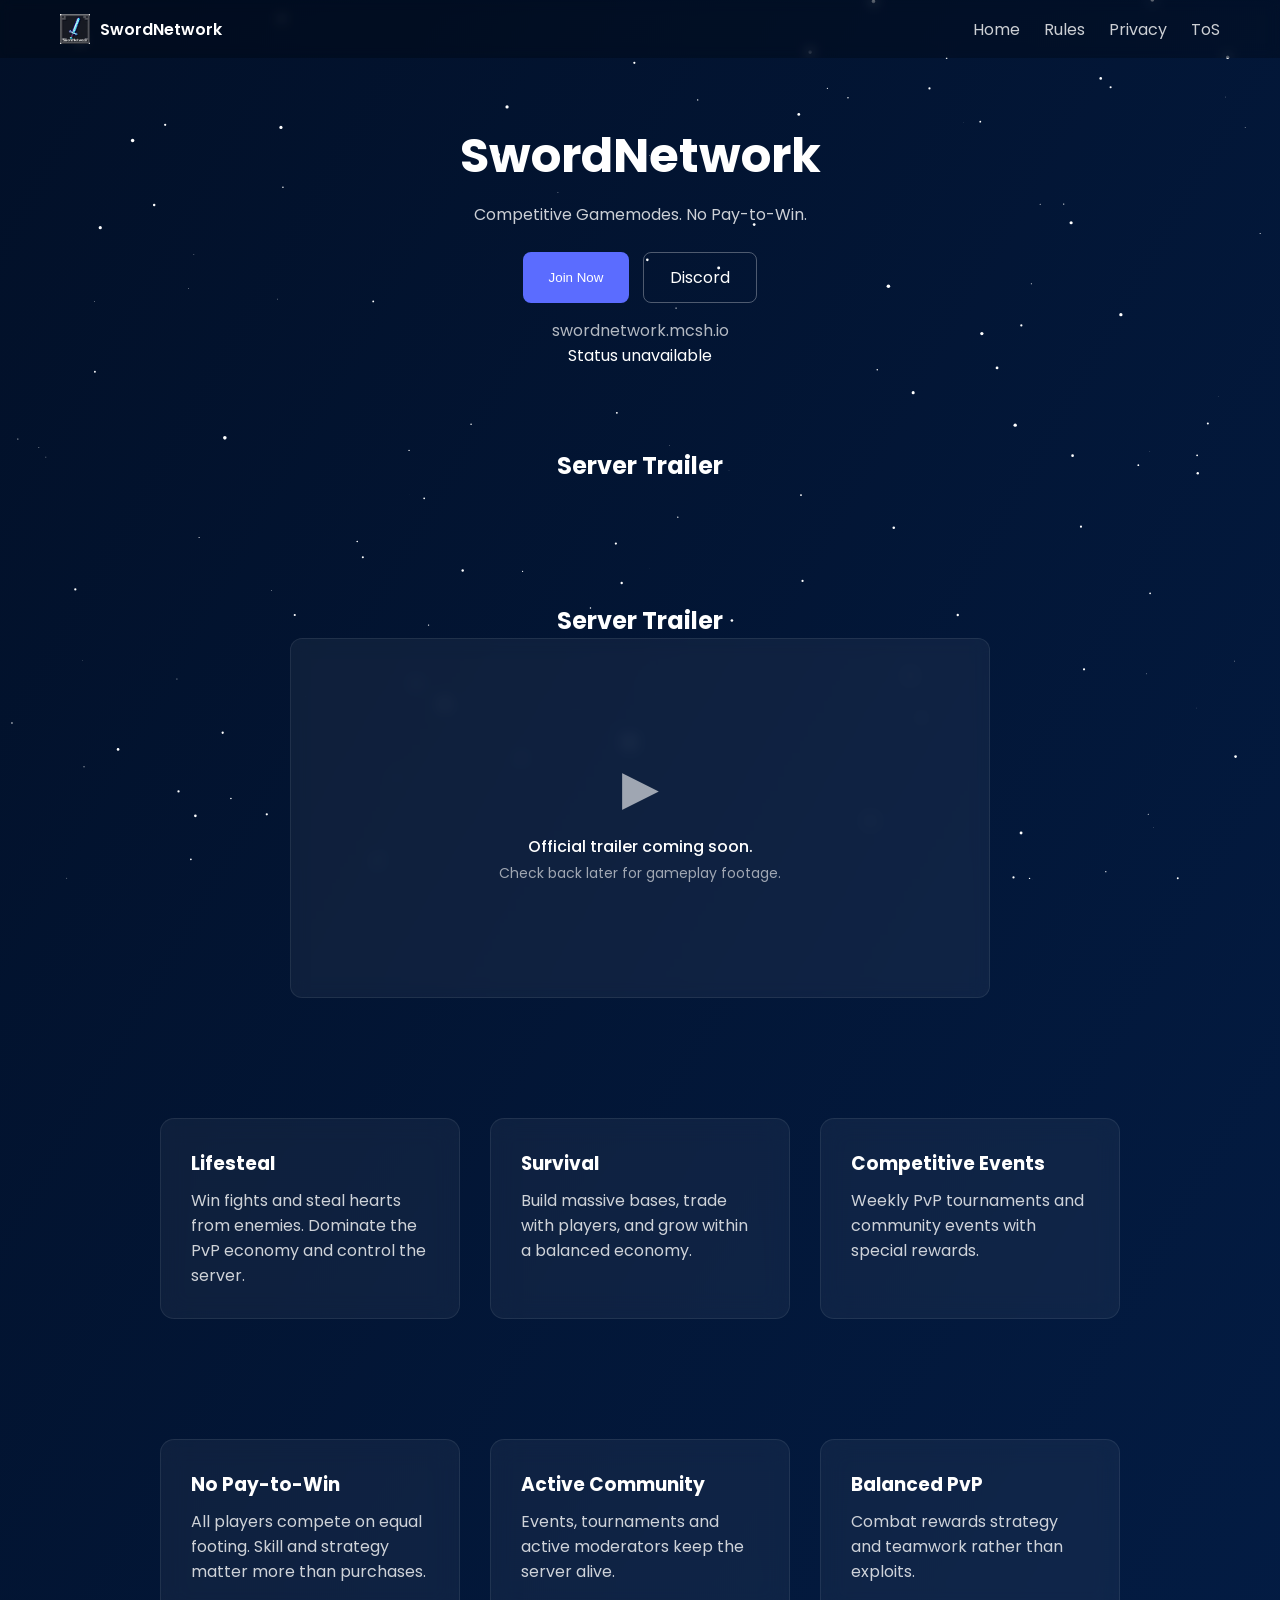
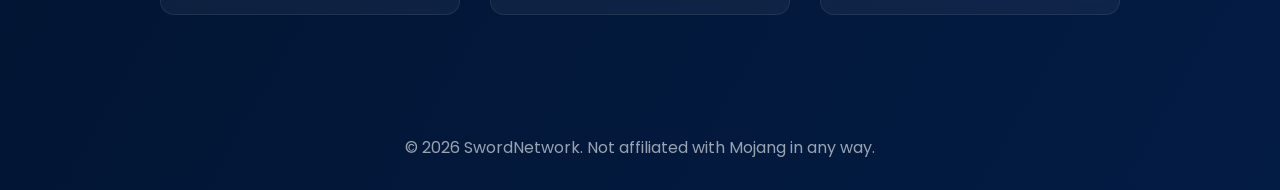
==== commit c865a3cd: "Update index.html" ====
--- a/index.html
+++ b/index.html
@@ -194,7 +194,7 @@
 <p>Add this server in Minecraft:</p>
 
 <div class="server-box">
-sword.run.place
+swordnetwork.mcsh.io
 </div>
 
 <button id="copyButton" class="btn-primary">
